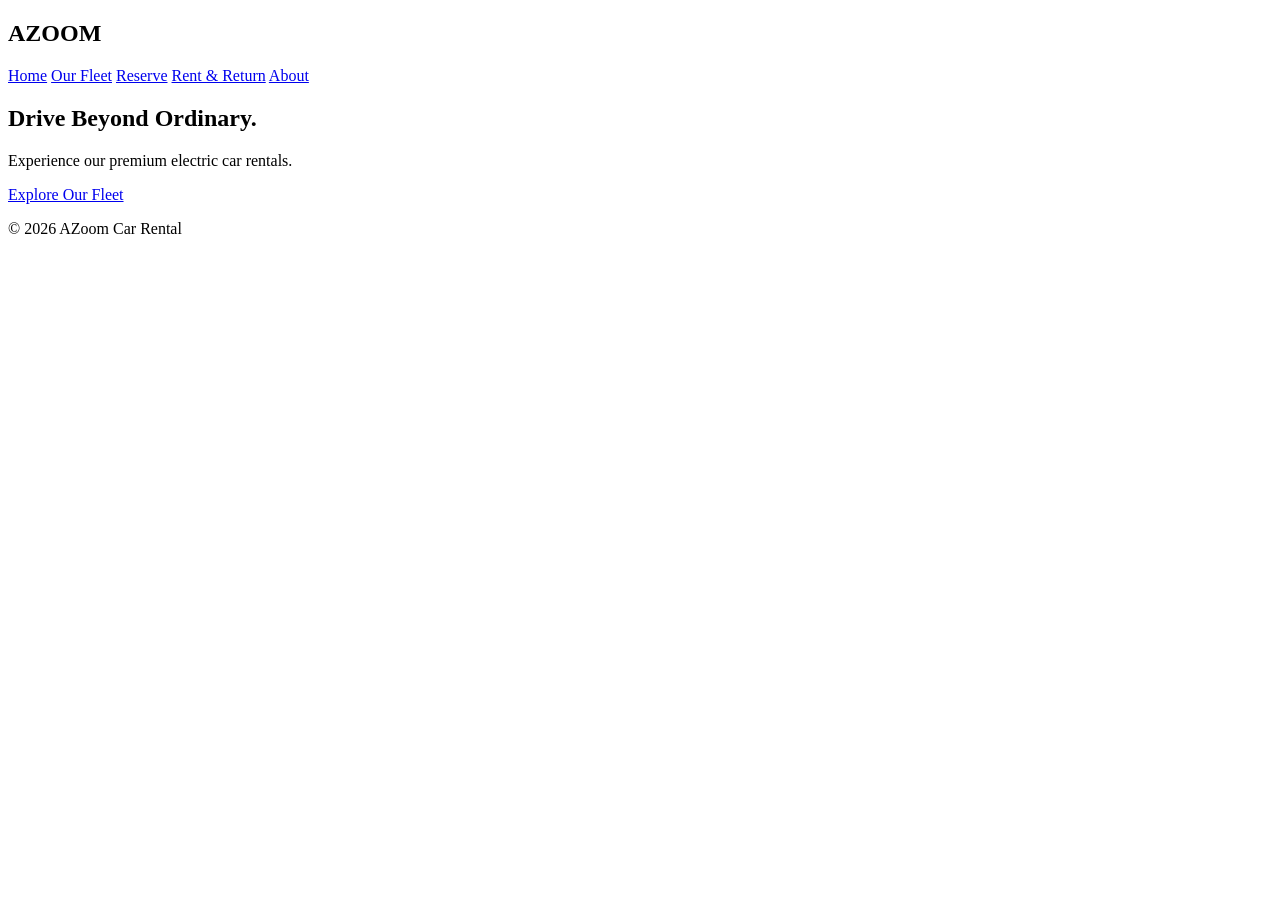
==== index.html @ 82b7544b "Base files" ====
<!DOCTYPE html>
<html lang="en">

<head>
    <meta charset="UTF-8">
    <meta name="viewport"
          content="width=device-width, initial-scale=1.0">

    <title>AZoom Car Rental</title>

    <link rel="stylesheet" href="style.css">
</head>

<body>

    <header>
        <h2>AZOOM</h2>

        <nav>
            <a href="#">Home</a>
            <a href="#">Our Fleet</a>
            <a href="#">Reserve</a>
            <a href="#">Rent & Return</a>
            <a href="#">About</a>
        </nav>
    </header>

    <main>

        <section class="hero">
            <h1>Drive Beyond Ordinary.</h1>

            <p>Experience our premium electric car rentals.</p>

            <a href="#">Explore Our Fleet</a>
        </section>

    </main>

    <footer>
        <p>&copy; 2026 AZoom Car Rental</p>
    </footer>

</body>
</html>
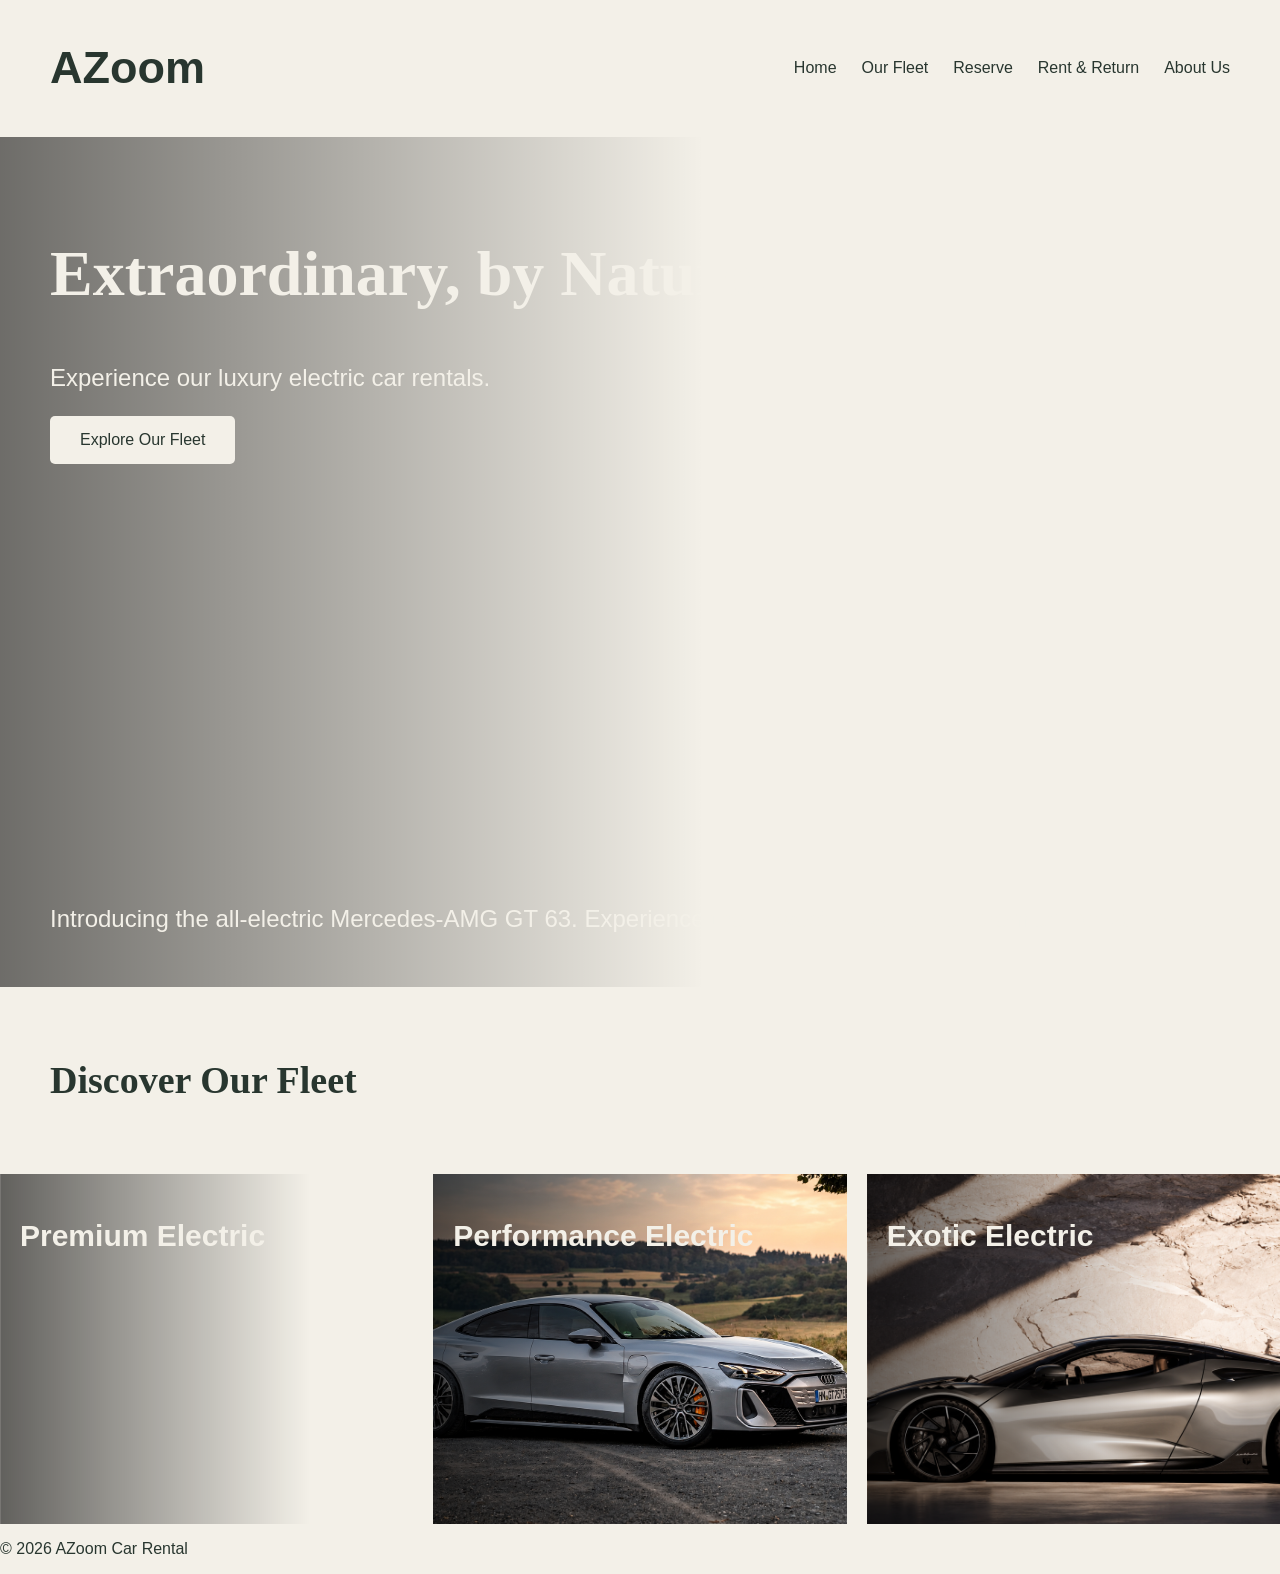
==== commit 9b540129: "Add files via upload" ====
--- a/index.html
+++ b/index.html
@@ -14,28 +14,53 @@
 <body>
 
     <header>
-        <h2>AZOOM</h2>
+        <h2>AZoom</h2>
 
         <nav>
             <a href="#">Home</a>
             <a href="#">Our Fleet</a>
             <a href="#">Reserve</a>
             <a href="#">Rent & Return</a>
-            <a href="#">About</a>
+            <a href="#">About Us</a>
         </nav>
     </header>
 
     <main>
 
         <section class="hero">
-            <h1>Drive Beyond Ordinary.</h1>
+            <h1>Extraordinary, by Nature.</h1>
 
-            <p>Experience our premium electric car rentals.</p>
+            <p>Experience our luxury electric car rentals.</p>
+
+            <p class="hero-announcement">
+            Introducing the all-electric Mercedes-AMG GT 63.
+            Experience the newest arrival to our premium rental collection.
+            </p>
+            
 
             <a href="#">Explore Our Fleet</a>
         </section>
 
+        <section class="fleet">
+            <h2>Discover Our Fleet</h2>
+        </section>
+
+        <div class="fleet-cards">
+            <article class="car-card premium-card">
+                <h3>Premium Electric</h3>
+            </article>
+            <article class="car-card performance-card">
+                <h3>Performance Electric</h3>
+            </article>
+            <article class="car-card exotic-card">
+                <h3>Exotic Electric</h3>
+            </article>
+        </div>
+        
+
     </main>
+
+    
 
     <footer>
         <p>&copy; 2026 AZoom Car Rental</p>
--- a/style.css
+++ b/style.css
@@ -0,0 +1,151 @@
+:root {
+    --ivory: #F3F0E8;
+    --forest: #28362F;
+    --oak: #C9AD87;
+    --sage: #687C6A;
+    --white: #FFFFFF;
+}
+
+header {
+    display: flex;
+    justify-content: space-between;
+    align-items: center;
+
+    padding: 5px 50px;
+    background-color: var(--ivory);
+}
+
+header h2 {
+    color: var(--forest);
+    font-size: 45px;
+}
+
+body {
+    margin: 0;
+    background-color: var(--ivory);
+    color: var(--forest);
+    font-family: Arial, sans-serif;
+}
+
+nav {
+    display: flex;
+    gap: 25px;
+}
+
+nav a {
+    color: var(--forest);
+    text-decoration: none;
+} 
+
+nav a:hover {
+    color: var(--sage);
+}
+
+.hero h1 {
+    font-size: 64px;
+    font-family: Georgia, serif;
+    margin-top: 0;
+}
+
+.hero {
+    background-image:
+    linear-gradient(to right, rgba(0, 0, 0, 0.55), transparent 55%),
+    url("images/Emerald AMG at Sunset Fjord.png");
+    min-height: 650px;
+    background-size: cover;
+    padding: 100px 50px;
+    background-position: 65% center;
+    color: var(--ivory);
+}
+
+.hero a {
+    display: inline-block;
+    background-color: var(--ivory);
+    color: var(--forest);
+    text-decoration: none;
+    padding: 15px 30px;
+    border-radius: 5px;
+}
+
+.hero a:hover {
+    background-color: var(--oak);
+}
+
+.hero p {
+    font-size: 24px;
+}
+
+.fleet {
+    padding: 40px 50px;
+}
+
+.fleet h2 {
+    font-size: 38px;
+    font-family: Georgia, serif;
+}
+
+.fleet-cards {
+    display: flex;
+    gap: 20px;
+}
+
+.car-card img {
+    width: 100%;
+    height: 100%;
+    object-fit: cover;
+    object-position: center bottom;
+}
+
+.car-card {
+    width: 33.33%;
+    height: 350px;
+    overflow: hidden;
+    position: relative;
+}
+
+.premium-card {
+    background-image:
+        linear-gradient(to right, rgba(0, 0, 0, 0.6), transparent 75%),
+        url("images/zeekr-001.png");
+    background-size: cover;
+    background-position: center;
+}
+
+.performance-card{
+    background-image:
+        linear-gradient(to right, rgba(0, 0, 0, 0.6), transparent 75%),
+        url("Images/Audi e-tron GT at Sunset.png");
+    background-size: cover;
+    background-position: center;
+}
+
+.exotic-card {
+    background-image:
+        linear-gradient(to right, rgba(0, 0, 0, 0.6), transparent 75%),
+        url("Images/pininfarina battista.png");
+    background-size: cover;
+    background-position: center;
+}
+
+.hero {
+    position: relative;
+}
+
+.hero-announcement {
+    position: absolute;
+    bottom: 30px;
+    left: 50px;
+}
+
+
+.car-card h3 {
+    position: absolute;
+    top: 15px;
+    left: 20px;
+    color: var(--ivory);
+    font-size: 30px;
+    z-index: 1;
+}
+
+
+
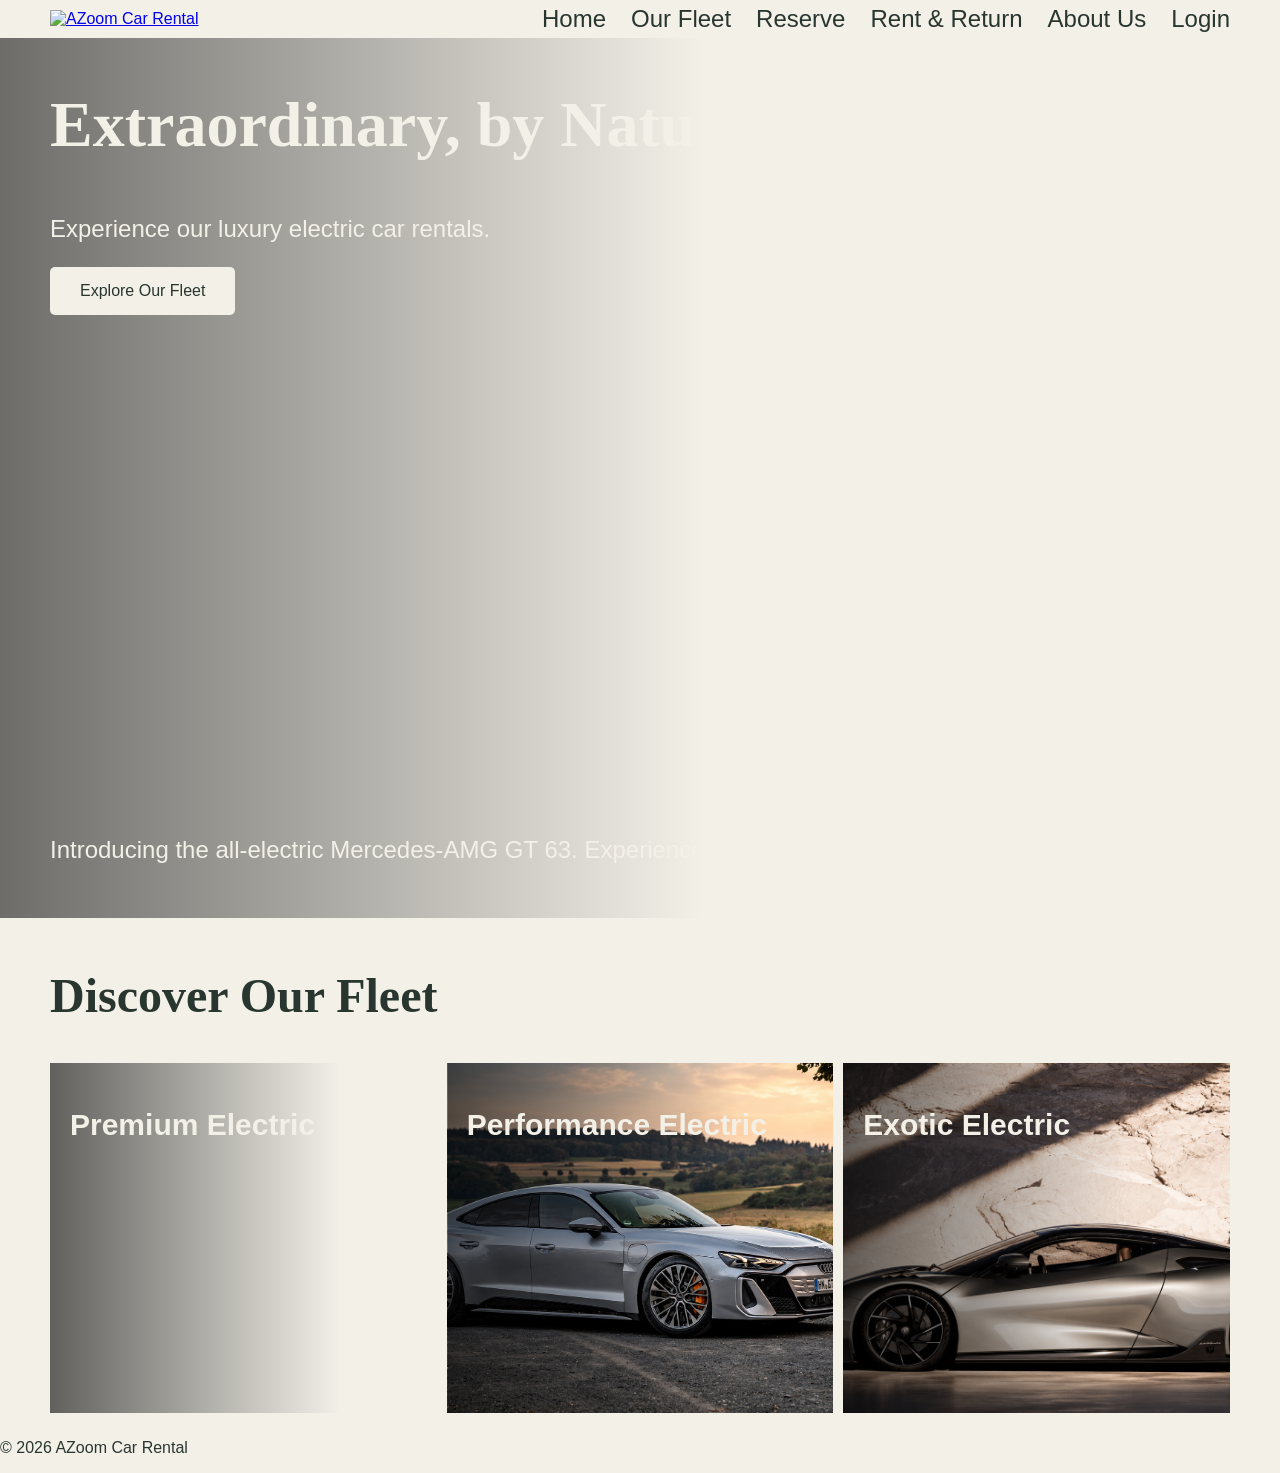
==== commit 3a09e8eb: "Fleet Page Updated Did login script and Fleet.html" ====
--- a/index.html
+++ b/index.html
@@ -9,19 +9,28 @@
     <title>AZoom Car Rental</title>
 
     <link rel="stylesheet" href="style.css">
+    <script src="jscript.js" defer></script>
 </head>
+
+
 
 <body>
 
     <header>
-        <h2>AZoom</h2>
+        <a href="index.html">
+            <img src="images/azoom-logo.png" alt="AZoom Car Rental" class="logo">
+        </a>
 
         <nav>
-            <a href="#">Home</a>
-            <a href="#">Our Fleet</a>
+            <a href="index.html">Home</a>
+            <a href="fleet.html">Our Fleet</a>
             <a href="#">Reserve</a>
             <a href="#">Rent & Return</a>
             <a href="#">About Us</a>
+            <a href="#" id="login-link">Login</a>
+            <a href="#" id="logout-link">Logout</a>
+            
+
         </nav>
     </header>
 
@@ -29,34 +38,32 @@
 
         <section class="hero">
             <h1>Extraordinary, by Nature.</h1>
-
             <p>Experience our luxury electric car rentals.</p>
-
             <p class="hero-announcement">
             Introducing the all-electric Mercedes-AMG GT 63.
-            Experience the newest arrival to our premium rental collection.
+            Experience the newest arrival to our luxury rental collection.
             </p>
             
 
-            <a href="#">Explore Our Fleet</a>
+            <a href="fleet.html">Explore Our Fleet</a>
         </section>
 
         <section class="fleet">
             <h2>Discover Our Fleet</h2>
+        
+
+            <div class="fleet-cards">
+                <article class="car-card premium-card">
+                    <h3>Premium Electric</h3>
+                </article>
+                <article class="car-card performance-card">
+                    <h3>Performance Electric</h3>
+                </article>
+                <article class="car-card exotic-card">
+                    <h3>Exotic Electric</h3>
+                </article>
+            </div>
         </section>
-
-        <div class="fleet-cards">
-            <article class="car-card premium-card">
-                <h3>Premium Electric</h3>
-            </article>
-            <article class="car-card performance-card">
-                <h3>Performance Electric</h3>
-            </article>
-            <article class="car-card exotic-card">
-                <h3>Exotic Electric</h3>
-            </article>
-        </div>
-        
 
     </main>
 
@@ -66,5 +73,24 @@
         <p>&copy; 2026 AZoom Car Rental</p>
     </footer>
 
+    <div id="login-modal">
+
+    <div class="login-box">
+        <button type="button" id="close-login">&times;</button>
+        <h2>Welcome back zoomer! </h2>
+        <p>Please sign in to your AZoom account.</p>
+
+        <form id="login-form">
+            <input type="email" placeholder="Email Address" required>
+            <input type="password" placeholder="Password" required>
+
+            <button type="submit">Login</button>
+            
+        </form>
+    </div>
+
+</div>
 </body>
+
+
 </html>
--- a/style.css
+++ b/style.css
@@ -15,9 +15,9 @@
     background-color: var(--ivory);
 }
 
-header h2 {
-    color: var(--forest);
-    font-size: 45px;
+.logo {
+    width: 180px;
+    height: 80px;
 }
 
 body {
@@ -35,6 +35,7 @@
 nav a {
     color: var(--forest);
     text-decoration: none;
+    font-size: 24px;
 } 
 
 nav a:hover {
@@ -51,10 +52,10 @@
     background-image:
     linear-gradient(to right, rgba(0, 0, 0, 0.55), transparent 55%),
     url("images/Emerald AMG at Sunset Fjord.png");
-    min-height: 650px;
+    min-height: 680px;
     background-size: cover;
-    padding: 100px 50px;
-    background-position: 65% center;
+    padding: 50px 50px 150px;
+    background-position: 50% center;
     color: var(--ivory);
 }
 
@@ -76,17 +77,17 @@
 }
 
 .fleet {
-    padding: 40px 50px;
+    padding: 10px 50px;
 }
 
 .fleet h2 {
-    font-size: 38px;
+    font-size: 48px;
     font-family: Georgia, serif;
 }
 
 .fleet-cards {
     display: flex;
-    gap: 20px;
+    gap: 10px;
 }
 
 .car-card img {
@@ -147,5 +148,240 @@
     z-index: 1;
 }
 
-
-
+/* Zeekr 001 */
+#premium .vehicle-image {
+    height: 420px;
+}
+
+#premium .vehicle-image img {
+    width: 100%;
+    height: 100%;
+    object-fit: cover;
+    object-position: center 65%;
+}
+
+/* Audi e-tron GT */
+#performance .vehicle-image {
+    height: 420px;
+}
+
+#performance .vehicle-image img {
+    object-fit: cover;
+    object-position: center bottom;
+}
+
+#login-modal {
+    display: none;
+    position: fixed;
+    inset: 0;
+    background-color: rgba(0, 0, 0, 0.6);
+    z-index: 1000;
+
+    justify-content: center;
+    align-items: center;
+}
+
+.login-box {
+    background-color: var(--ivory);
+    color: var(--forest);
+
+    padding: 45px;
+    width: 400px;
+    max-width: 90%;
+
+    border-radius: 8px;
+    position: relative;
+
+    box-shadow: 0 20px 60px rgba(0, 0, 0, 0.3);
+}
+
+#logout-link {
+    display: none;
+}
+
+#close-login {
+    position: absolute;
+    top: 15px;
+    right: 20px;
+
+    background: none;
+    border: none;
+
+    font-size: 28px;
+    color: var(--forest);
+    cursor: pointer;
+}
+
+#close-login:hover {
+    color: var(--sage);
+}
+
+#login-form {
+    display: flex;
+    flex-direction: column;
+    gap: 15px;
+}
+
+#login-form input {
+    padding: 12px;
+    font-size: 16px;
+
+    color: var(--forest);
+    background-color: var(--white);
+
+    border: 1px solid var(--oak);
+    border-radius: 4px;
+}
+
+#login-form input::placeholder {
+    color: var(--sage);
+}
+
+
+.fleet-page {
+    padding: 10px 50px;
+}
+
+.fleet-page h1 {
+    font-family: Georgia, serif;
+    font-size: 56px;
+    margin-bottom: 10px;
+}
+
+.fleet-page > p {
+    font-size: 20px;
+    color: var(--sage);
+}
+
+.fleet-nav {
+    display: flex;
+    gap: 30px;
+    margin-top: 40px;
+    margin-bottom: 60px;
+    border-bottom: 1px solid var(--oak);
+    padding-bottom: 20px;
+}
+
+.fleet-nav a {
+    font-size: 16px;
+    color: var(--forest);
+    text-decoration: none;
+
+    padding: 14px 24px;
+    border: 1px solid var(--oak);
+    border-radius: 4px;
+
+    transition: 0.2s;
+}
+
+.fleet-nav a:hover {
+    background-color: var(--forest);
+    color: var(--ivory);
+    border-color: var(--forest);
+}
+
+.vehicle-card {
+    display: flex;
+    background-color: var(--white);
+    border-radius: 8px;
+    overflow: hidden;
+    margin-top: 30px;
+}
+
+.vehicle-image {
+    width: 50%;
+    height: 500px;
+    background-color: var(--white);
+    flex-shrink: 0;
+    display: flex;
+    justify-content: center;
+    align-items: center;
+}
+
+.vehicle-image img {
+    width: 100%;
+    height: auto;
+    display: block;
+}
+
+
+.vehicle-info {
+    width: 50%;
+    padding: 40px;
+    display: flex;
+    flex-direction: column;
+    justify-content: center;
+    box-sizing: border-box;
+    gap: 15px;
+}
+
+.vehicle-info h3 {
+    font-family: Georgia, serif;
+    font-size: 36px;
+    color: var(--forest);
+    margin: 0;
+}
+
+.vehicle-info p {
+    font-size: 18px;
+    color: var(--sage);
+    margin: 0;
+}
+
+.vehicle-info a {
+    display: inline-block;
+    align-self: flex-start;
+    background-color: var(--forest);
+    color: var(--ivory);
+    text-decoration: none;
+    padding: 14px 28px;
+    border-radius: 4px;
+}
+
+.vehicle-info a:hover {
+    background-color: var(--sage);
+}
+
+
+.fleet-intro {
+    background-color: var(--forest);
+    color: var(--ivory);
+    padding: 25px 50px;
+    border-radius: 0;
+    margin-bottom: 50px;
+
+    margin-left: -50px;
+    margin-right: -50px;
+}
+
+.fleet-intro > p {
+    color: var(--oak);
+}
+
+.fleet-intro .fleet-nav {
+    border-bottom: none;
+    margin-bottom: 0;
+    padding-bottom: 0;
+}
+
+.fleet-intro .fleet-nav a {
+    color: var(--ivory);
+    border-color: var(--oak);
+}
+
+.fleet-intro .fleet-nav a:hover {
+    background-color: var(--oak);
+    color: var(--forest);
+}
+
+.battista-image {
+    height: 400px;
+}
+
+.fleet-category {
+    display: none;
+}
+
+.fleet-category.active {
+    display: block;
+}
